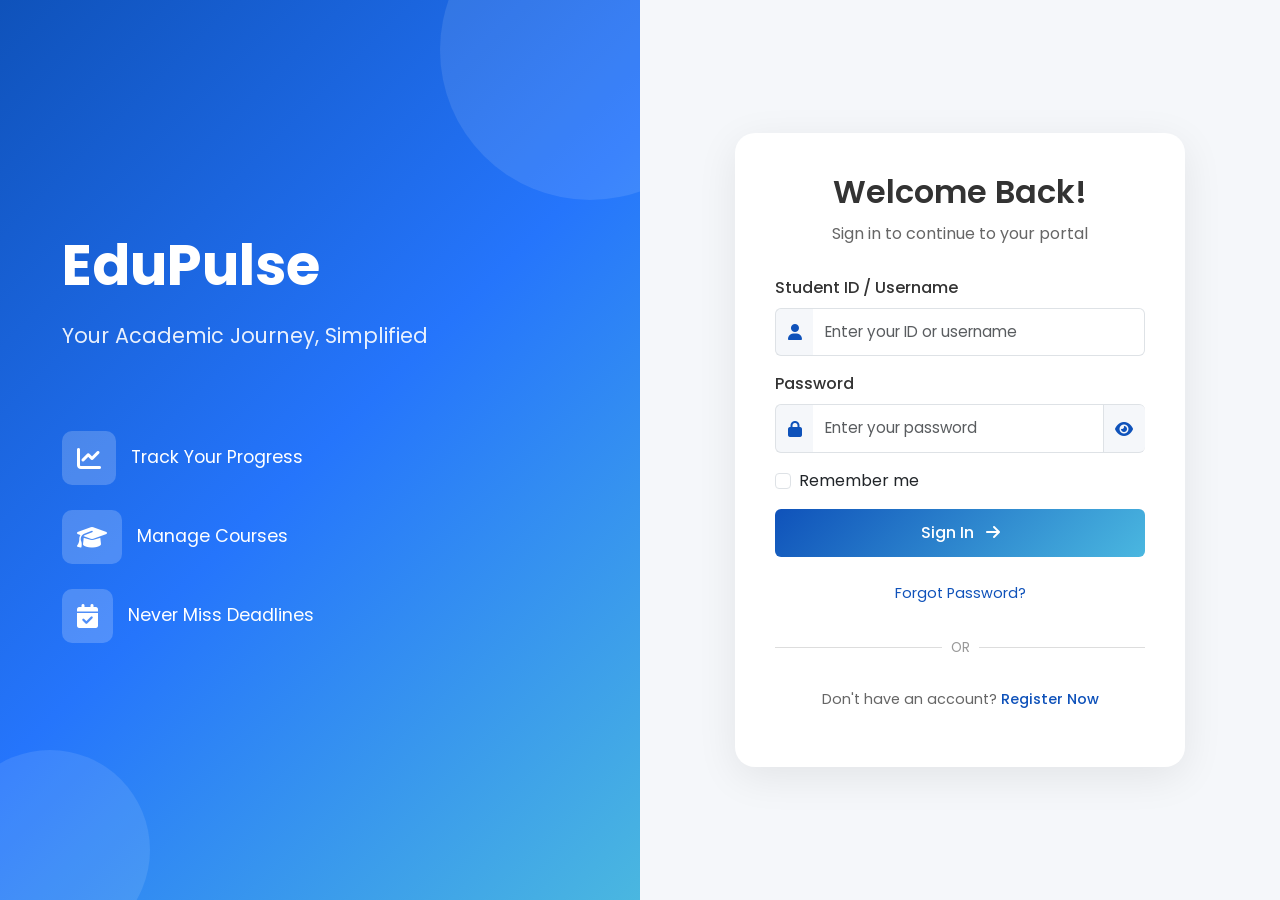
==== index.html @ 722bf840 "Update UI styling and colors" ====
<!DOCTYPE html>
<html lang="en">
<head>
    <meta charset="UTF-8">
    <meta name="viewport" content="width=device-width, initial-scale=1.0">
    <title>EduPulse - Student Portal</title>
    
    <!-- Bootstrap CSS -->
    <link href="https://cdn.jsdelivr.net/npm/bootstrap@5.3.0/dist/css/bootstrap.min.css" rel="stylesheet">
    
    <!-- Font Awesome for icons -->
    <link rel="stylesheet" href="https://cdnjs.cloudflare.com/ajax/libs/font-awesome/6.4.0/css/all.min.css">
    
    <!-- Custom CSS -->
    <link rel="stylesheet" href="css/style.css">
</head>
<body>
    <div class="container-fluid">
        <div class="row min-vh-100">
            <!-- Left Side - Branding -->
            <div class="col-lg-6 left-section d-none d-lg-flex">
                <div class="content">
                    <h1 class="brand-title">EduPulse</h1>
                    <p class="brand-subtitle">Your Academic Journey, Simplified</p>
                    <div class="features">
                        <div class="feature-item">
                            <i class="fas fa-chart-line"></i>
                            <span>Track Your Progress</span>
                        </div>
                        <div class="feature-item">
                            <i class="fas fa-graduation-cap"></i>
                            <span>Manage Courses</span>
                        </div>
                        <div class="feature-item">
                            <i class="fas fa-calendar-check"></i>
                            <span>Never Miss Deadlines</span>
                        </div>
                    </div>
                </div>
            </div>

            <!-- Right Side - Login Form -->
            <div class="col-lg-6 right-section d-flex align-items-center justify-content-center">
                <div class="login-container">
                    <div class="text-center mb-4">
                        <h2 class="login-title">Welcome Back!</h2>
                        <p class="login-subtitle">Sign in to continue to your portal</p>
                    </div>

                    <form id="loginForm">
                        <div class="mb-3">
                            <label for="studentId" class="form-label">Student ID / Username</label>
                            <div class="input-group">
                                <span class="input-group-text"><i class="fas fa-user"></i></span>
                                <input type="text" class="form-control" id="studentId" name="enrollment_id" placeholder="Enter your ID or username" required>
                            </div>
                        </div>

                        <div class="mb-3">
                            <label for="password" class="form-label">Password</label>
                            <div class="input-group">
                                <span class="input-group-text"><i class="fas fa-lock"></i></span>
                                <input type="password" class="form-control" id="password" name="password" placeholder="Enter your password" required>
                                <span class="input-group-text toggle-password" id="togglePassword">
                                    <i class="fas fa-eye"></i>
                                </span>
                            </div>
                        </div>

                        <div class="mb-3 form-check">
                            <input type="checkbox" class="form-check-input" id="rememberMe">
                            <label class="form-check-label" for="rememberMe">Remember me</label>
                        </div>

                        <button type="submit" class="btn btn-primary w-100 login-btn">
                            Sign In <i class="fas fa-arrow-right ms-2"></i>
                        </button>
                    </form>

                    <div class="text-center mt-4">
                        <a href="#" class="forgot-link">Forgot Password?</a>
                    </div>

                    <div class="divider">
                        <span>OR</span>
                    </div>

                    <div class="text-center">
                        <p class="register-text">Don't have an account? <a href="#" class="register-link">Register Now</a></p>
                    </div>
                </div>
            </div>
        </div>
    </div>

    <!-- Bootstrap JS -->
    <script src="https://cdn.jsdelivr.net/npm/bootstrap@5.3.0/dist/js/bootstrap.bundle.min.js"></script>
    
    <!-- Custom JS -->
    <script src="js/script.js"></script>
    
    <!-- Login Handler -->
    <script>
    document.getElementById('loginForm').addEventListener('submit', function(e) {
        e.preventDefault();
        
        // Get input values
        const enrollmentId = document.getElementById('studentId').value;
        const password = document.getElementById('password').value;
        
        // Create form data
        const formData = new FormData();
        formData.append('enrollment_id', enrollmentId);
        formData.append('password', password);
        
        // Show loading state
        const submitBtn = this.querySelector('button[type="submit"]');
        const originalText = submitBtn.innerHTML;
        submitBtn.innerHTML = '<i class="fas fa-spinner fa-spin"></i> Logging in...';
        submitBtn.disabled = true;
        
        // Send data to PHP
        console.log('Attempting login...');
        console.log('Username:', enrollmentId);
        
        fetch('./backend/api/login.php', {
            method: 'POST',
            body: formData
        })
        .then(response => {
            console.log('Response status:', response.status);
            return response.json();
        })
        .then(data => {
            console.log('Login response:', data);
            
            if (data.success) {
                alert('✅ ' + data.message);
                
                // Redirect based on user type
                if (data.data.user_type === 'admin') {
                    window.location.href = 'admin/dashboard.html';
                } else {
                    window.location.href = 'dashboard.html';
                }
            } else {
                alert('❌ ' + data.message);
                submitBtn.innerHTML = originalText;
                submitBtn.disabled = false;
            }
        })
        .catch(error => {
            console.error('Error:', error);
            alert('❌ Connection error. Please check console for details.');
            submitBtn.innerHTML = originalText;
            submitBtn.disabled = false;
        });
    });
    </script>
</body>
</html>
---- css/style.css ----
/* Import Google Font */
@import url('https://fonts.googleapis.com/css2?family=Poppins:wght@300;400;500;600;700&display=swap');

* {
    margin: 0;
    padding: 0;
    box-sizing: border-box;
}

body {
    font-family: 'Poppins', sans-serif;
    overflow-x: hidden;
}

/* Left Section - Branding */
.left-section {
    background: linear-gradient(135deg, #0F52BA 0%, #2575FC 50%, #4AB7E0 100%);
    color: #FFFFFF;
    position: relative;
    overflow: hidden;
}

.left-section::before {
    content: '';
    position: absolute;
    width: 300px;
    height: 300px;
    background: rgba(255, 255, 255, 0.1);
    border-radius: 50%;
    top: -100px;
    right: -100px;
    animation: float 6s ease-in-out infinite;
}

.left-section::after {
    content: '';
    position: absolute;
    width: 200px;
    height: 200px;
    background: rgba(255, 255, 255, 0.1);
    border-radius: 50%;
    bottom: -50px;
    left: -50px;
    animation: float 8s ease-in-out infinite;
}

@keyframes float {
    0%, 100% {
        transform: translateY(0);
    }
    50% {
        transform: translateY(-20px);
    }
}

.left-section .content {
    z-index: 2;
    position: relative;
    padding: 50px;
    display: flex;
    flex-direction: column;
    justify-content: center;
    height: 100%;
}

.brand-title {
    font-size: 3.5rem;
    font-weight: 700;
    margin-bottom: 20px;
    animation: slideInLeft 1s ease-out;
}

.brand-subtitle {
    font-size: 1.3rem;
    margin-bottom: 50px;
    opacity: 0.9;
    animation: slideInLeft 1.2s ease-out;
}

.features {
    margin-top: 30px;
}

.feature-item {
    display: flex;
    align-items: center;
    margin-bottom: 25px;
    font-size: 1.1rem;
    animation: slideInLeft 1.4s ease-out;
}

.feature-item i {
    font-size: 1.5rem;
    margin-right: 15px;
    background: rgba(255, 255, 255, 0.2);
    padding: 15px;
    border-radius: 10px;
}

@keyframes slideInLeft {
    from {
        opacity: 0;
        transform: translateX(-50px);
    }
    to {
        opacity: 1;
        transform: translateX(0);
    }
}

/* Right Section - Login Form */
.right-section {
    background: #F5F7FA;
    padding: 30px;
}

.login-container {
    width: 100%;
    max-width: 450px;
    background: #FFFFFF;
    padding: 40px;
    border-radius: 20px;
    box-shadow: 0 10px 40px rgba(0, 0, 0, 0.08);
    animation: fadeInUp 1s ease-out;
}

@keyframes fadeInUp {
    from {
        opacity: 0;
        transform: translateY(30px);
    }
    to {
        opacity: 1;
        transform: translateY(0);
    }
}

.login-title {
    font-size: 2rem;
    font-weight: 600;
    color: #333;
    margin-bottom: 10px;
}

.login-subtitle {
    color: #666;
    margin-bottom: 30px;
}

.form-label {
    font-weight: 500;
    color: #333;
    margin-bottom: 8px;
}

.input-group-text {
    background: #F5F7FA;
    border-right: none;
    color: #0F52BA;
}

.form-control {
    border-left: none;
    padding: 12px;
    font-size: 0.95rem;
}

.form-control:focus {
    box-shadow: none;
    border-color: #0F52BA;
}

.input-group:focus-within .input-group-text {
    border-color: #0F52BA;
}

.toggle-password {
    cursor: pointer;
    border-left: none;
}

.toggle-password:hover {
    color: #4AB7E0;
}

.login-btn {
    background: linear-gradient(135deg, #0F52BA 0%, #4AB7E0 100%);
    border: none;
    padding: 12px;
    font-weight: 500;
    font-size: 1rem;
    color: #FFFFFF;
    transition: transform 0.3s ease, box-shadow 0.3s ease;
}

.login-btn:hover {
    transform: translateY(-2px);
    box-shadow: 0 10px 25px rgba(15, 82, 186, 0.4);
    background: linear-gradient(135deg, #003B95 0%, #0F52BA 100%);
}

.forgot-link {
    color: #0F52BA;
    text-decoration: none;
    font-size: 0.9rem;
    transition: color 0.3s ease;
}

.forgot-link:hover {
    color: #4AB7E0;
}

.divider {
    text-align: center;
    margin: 30px 0;
    position: relative;
}

.divider::before {
    content: '';
    position: absolute;
    left: 0;
    top: 50%;
    width: 45%;
    height: 1px;
    background: #ddd;
}

.divider::after {
    content: '';
    position: absolute;
    right: 0;
    top: 50%;
    width: 45%;
    height: 1px;
    background: #ddd;
}

.divider span {
    color: #999;
    font-size: 0.85rem;
    background: #FFFFFF;
    padding: 0 10px;
}

.register-text {
    color: #666;
    font-size: 0.9rem;
}

.register-link {
    color: #0F52BA;
    text-decoration: none;
    font-weight: 500;
    transition: color 0.3s ease;
}

.register-link:hover {
    color: #4AB7E0;
}

/* Responsive */
@media (max-width: 991px) {
    .login-container {
        margin-top: 50px;
    }
}

@media (max-width: 576px) {
    .login-container {
        padding: 30px 20px;
    }
    
    .login-title {
        font-size: 1.5rem;
    }
}
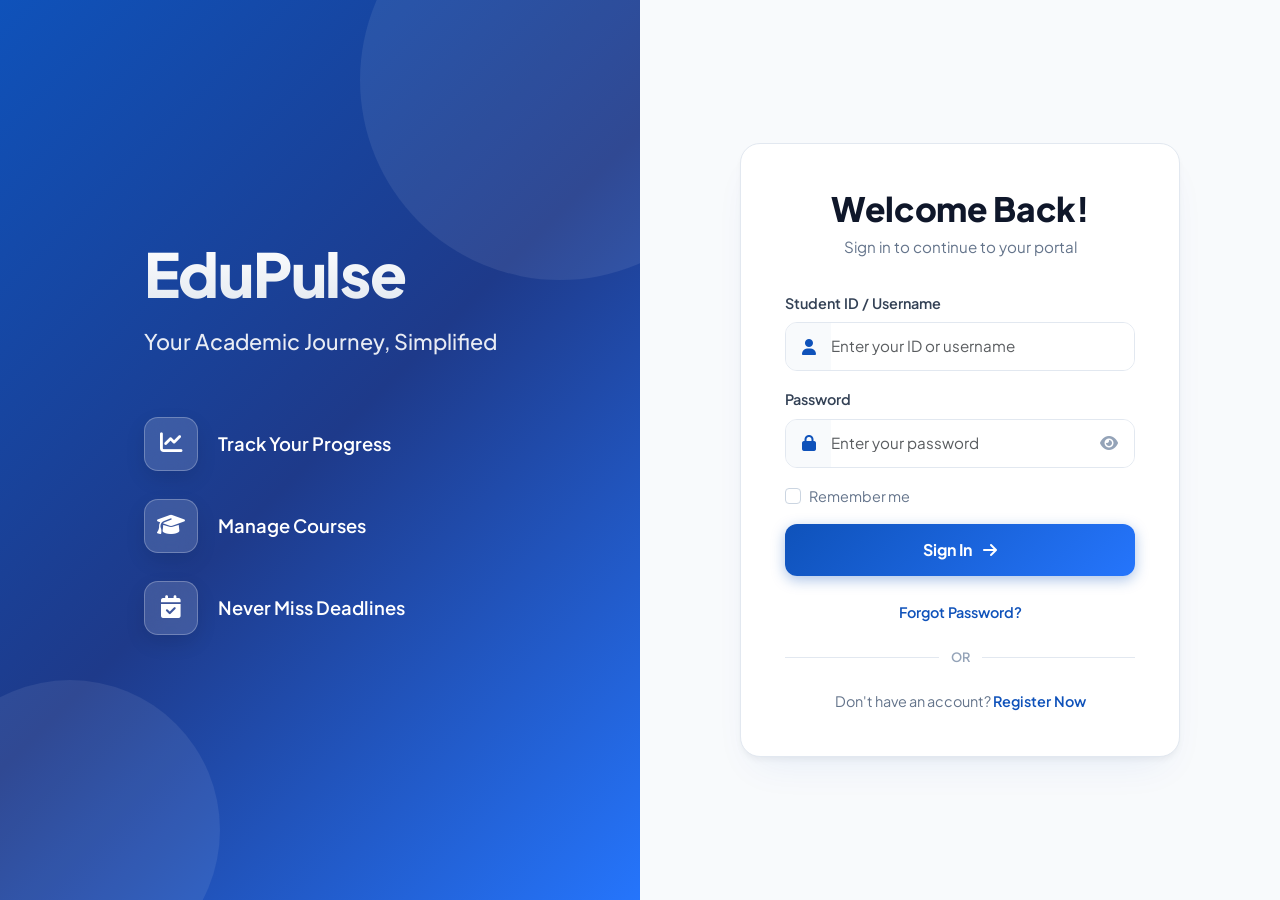
==== commit 228f7dfd: "Add Docker containerization" ====
--- a/index.html
+++ b/index.html
@@ -1,19 +1,21 @@
 <!DOCTYPE html>
 <html lang="en">
+
 <head>
     <meta charset="UTF-8">
     <meta name="viewport" content="width=device-width, initial-scale=1.0">
     <title>EduPulse - Student Portal</title>
-    
+
     <!-- Bootstrap CSS -->
     <link href="https://cdn.jsdelivr.net/npm/bootstrap@5.3.0/dist/css/bootstrap.min.css" rel="stylesheet">
-    
+
     <!-- Font Awesome for icons -->
     <link rel="stylesheet" href="https://cdnjs.cloudflare.com/ajax/libs/font-awesome/6.4.0/css/all.min.css">
-    
+
     <!-- Custom CSS -->
     <link rel="stylesheet" href="css/style.css">
 </head>
+
 <body>
     <div class="container-fluid">
         <div class="row min-vh-100">
@@ -52,7 +54,8 @@
                             <label for="studentId" class="form-label">Student ID / Username</label>
                             <div class="input-group">
                                 <span class="input-group-text"><i class="fas fa-user"></i></span>
-                                <input type="text" class="form-control" id="studentId" name="enrollment_id" placeholder="Enter your ID or username" required>
+                                <input type="text" class="form-control" id="studentId" name="enrollment_id"
+                                    placeholder="Enter your ID or username" required>
                             </div>
                         </div>
 
@@ -60,7 +63,8 @@
                             <label for="password" class="form-label">Password</label>
                             <div class="input-group">
                                 <span class="input-group-text"><i class="fas fa-lock"></i></span>
-                                <input type="password" class="form-control" id="password" name="password" placeholder="Enter your password" required>
+                                <input type="password" class="form-control" id="password" name="password"
+                                    placeholder="Enter your password" required>
                                 <span class="input-group-text toggle-password" id="togglePassword">
                                     <i class="fas fa-eye"></i>
                                 </span>
@@ -86,7 +90,8 @@
                     </div>
 
                     <div class="text-center">
-                        <p class="register-text">Don't have an account? <a href="#" class="register-link">Register Now</a></p>
+                        <p class="register-text">Don't have an account? <a href="#" class="register-link">Register
+                                Now</a></p>
                     </div>
                 </div>
             </div>
@@ -95,67 +100,68 @@
 
     <!-- Bootstrap JS -->
     <script src="https://cdn.jsdelivr.net/npm/bootstrap@5.3.0/dist/js/bootstrap.bundle.min.js"></script>
-    
+
     <!-- Custom JS -->
     <script src="js/script.js"></script>
-    
+
     <!-- Login Handler -->
     <script>
-    document.getElementById('loginForm').addEventListener('submit', function(e) {
-        e.preventDefault();
-        
-        // Get input values
-        const enrollmentId = document.getElementById('studentId').value;
-        const password = document.getElementById('password').value;
-        
-        // Create form data
-        const formData = new FormData();
-        formData.append('enrollment_id', enrollmentId);
-        formData.append('password', password);
-        
-        // Show loading state
-        const submitBtn = this.querySelector('button[type="submit"]');
-        const originalText = submitBtn.innerHTML;
-        submitBtn.innerHTML = '<i class="fas fa-spinner fa-spin"></i> Logging in...';
-        submitBtn.disabled = true;
-        
-        // Send data to PHP
-        console.log('Attempting login...');
-        console.log('Username:', enrollmentId);
-        
-        fetch('./backend/api/login.php', {
-            method: 'POST',
-            body: formData
-        })
-        .then(response => {
-            console.log('Response status:', response.status);
-            return response.json();
-        })
-        .then(data => {
-            console.log('Login response:', data);
-            
-            if (data.success) {
-                alert('✅ ' + data.message);
-                
-                // Redirect based on user type
-                if (data.data.user_type === 'admin') {
-                    window.location.href = 'admin/dashboard.html';
-                } else {
-                    window.location.href = 'dashboard.html';
-                }
-            } else {
-                alert('❌ ' + data.message);
-                submitBtn.innerHTML = originalText;
-                submitBtn.disabled = false;
-            }
-        })
-        .catch(error => {
-            console.error('Error:', error);
-            alert('❌ Connection error. Please check console for details.');
-            submitBtn.innerHTML = originalText;
-            submitBtn.disabled = false;
+        document.getElementById('loginForm').addEventListener('submit', function (e) {
+            e.preventDefault();
+
+            // Get input values
+            const enrollmentId = document.getElementById('studentId').value;
+            const password = document.getElementById('password').value;
+
+            // Create form data
+            const formData = new FormData();
+            formData.append('enrollment_id', enrollmentId);
+            formData.append('password', password);
+
+            // Show loading state
+            const submitBtn = this.querySelector('button[type="submit"]');
+            const originalText = submitBtn.innerHTML;
+            submitBtn.innerHTML = '<i class="fas fa-spinner fa-spin"></i> Logging in...';
+            submitBtn.disabled = true;
+
+            // Send data to PHP
+            console.log('Attempting login...');
+            console.log('Username:', enrollmentId);
+
+            fetch('./backend/api/login.php', {
+                method: 'POST',
+                body: formData
+            })
+                .then(response => {
+                    console.log('Response status:', response.status);
+                    return response.json();
+                })
+                .then(data => {
+                    console.log('Login response:', data);
+
+                    if (data.success) {
+                        alert('✅ ' + data.message);
+
+                        // Redirect based on user type
+                        if (data.data.user_type === 'admin') {
+                            window.location.href = 'admin/dashboard.html';
+                        } else {
+                            window.location.href = 'dashboard.html';
+                        }
+                    } else {
+                        alert('❌ ' + data.message);
+                        submitBtn.innerHTML = originalText;
+                        submitBtn.disabled = false;
+                    }
+                })
+                .catch(error => {
+                    console.error('Error:', error);
+                    alert('❌ Connection error. Please check console for details.');
+                    submitBtn.innerHTML = originalText;
+                    submitBtn.disabled = false;
+                });
         });
-    });
     </script>
 </body>
+
 </html>
--- a/css/style.css
+++ b/css/style.css
@@ -1,5 +1,4 @@
-/* Import Google Font */
-@import url('https://fonts.googleapis.com/css2?family=Poppins:wght@300;400;500;600;700&display=swap');
+@import url('https://fonts.googleapis.com/css2?family=Plus+Jakarta+Sans:wght@400;500;600;700;800&family=Poppins:wght@300;400;500;600;700&display=swap');
 
 * {
     margin: 0;
@@ -8,99 +7,117 @@
 }
 
 body {
-    font-family: 'Poppins', sans-serif;
+    font-family: 'Plus Jakarta Sans', 'Poppins', sans-serif;
     overflow-x: hidden;
+    background: #F8FAFC;
+    color: #1E293B;
 }
 
 /* Left Section - Branding */
 .left-section {
-    background: linear-gradient(135deg, #0F52BA 0%, #2575FC 50%, #4AB7E0 100%);
+    background: linear-gradient(135deg, #0F52BA 0%, #1E3A8A 50%, #2575FC 100%);
     color: #FFFFFF;
     position: relative;
     overflow: hidden;
 }
 
 .left-section::before {
+    content: '';
+    position: absolute;
+    width: 400px;
+    height: 400px;
+    background: rgba(255, 255, 255, 0.08);
+    border-radius: 50%;
+    top: -120px;
+    right: -120px;
+    animation: float 8s ease-in-out infinite;
+}
+
+.left-section::after {
     content: '';
     position: absolute;
     width: 300px;
     height: 300px;
-    background: rgba(255, 255, 255, 0.1);
+    background: rgba(255, 255, 255, 0.08);
     border-radius: 50%;
-    top: -100px;
-    right: -100px;
-    animation: float 6s ease-in-out infinite;
-}
-
-.left-section::after {
-    content: '';
-    position: absolute;
-    width: 200px;
-    height: 200px;
-    background: rgba(255, 255, 255, 0.1);
-    border-radius: 50%;
-    bottom: -50px;
-    left: -50px;
-    animation: float 8s ease-in-out infinite;
+    bottom: -80px;
+    left: -80px;
+    animation: float 10s ease-in-out infinite;
 }
 
 @keyframes float {
     0%, 100% {
-        transform: translateY(0);
+        transform: translateY(0) rotate(0deg);
     }
     50% {
-        transform: translateY(-20px);
+        transform: translateY(-25px) rotate(5deg);
     }
 }
 
 .left-section .content {
     z-index: 2;
     position: relative;
-    padding: 50px;
+    padding: 60px;
     display: flex;
     flex-direction: column;
     justify-content: center;
     height: 100%;
+    max-width: 600px;
+    margin: 0 auto;
 }
 
 .brand-title {
-    font-size: 3.5rem;
-    font-weight: 700;
-    margin-bottom: 20px;
+    font-size: 3.8rem;
+    font-weight: 800;
+    margin-bottom: 16px;
+    letter-spacing: -0.02em;
+    background: linear-gradient(180deg, #FFFFFF 0%, #E2E8F0 100%);
+    -webkit-background-clip: text;
+    -webkit-text-fill-color: transparent;
+    animation: slideInLeft 0.8s ease-out;
+}
+
+.brand-subtitle {
+    font-size: 1.35rem;
+    margin-bottom: 48px;
+    opacity: 0.9;
+    font-weight: 500;
+    line-height: 1.5;
     animation: slideInLeft 1s ease-out;
 }
 
-.brand-subtitle {
-    font-size: 1.3rem;
-    margin-bottom: 50px;
-    opacity: 0.9;
-    animation: slideInLeft 1.2s ease-out;
-}
-
 .features {
-    margin-top: 30px;
+    margin-top: 10px;
 }
 
 .feature-item {
     display: flex;
     align-items: center;
-    margin-bottom: 25px;
-    font-size: 1.1rem;
-    animation: slideInLeft 1.4s ease-out;
+    margin-bottom: 28px;
+    font-size: 1.15rem;
+    font-weight: 600;
+    animation: slideInLeft 1.2s ease-out;
 }
 
 .feature-item i {
-    font-size: 1.5rem;
-    margin-right: 15px;
-    background: rgba(255, 255, 255, 0.2);
-    padding: 15px;
-    border-radius: 10px;
+    font-size: 1.4rem;
+    margin-right: 20px;
+    background: rgba(255, 255, 255, 0.15);
+    backdrop-filter: blur(10px);
+    width: 54px;
+    height: 54px;
+    display: flex;
+    align-items: center;
+    justify-content: center;
+    border-radius: 14px;
+    border: 1px solid rgba(255, 255, 255, 0.25);
+    box-shadow: 0 8px 20px rgba(0, 0, 0, 0.1);
 }
 
 @keyframes slideInLeft {
     from {
         opacity: 0;
-        transform: translateX(-50px);
+        transform: translateX(-40px);
     }
     to {
         opacity: 1;
@@ -110,24 +127,25 @@
 
 /* Right Section - Login Form */
 .right-section {
-    background: #F5F7FA;
-    padding: 30px;
+    background: #F8FAFC;
+    padding: 40px 20px;
 }
 
 .login-container {
     width: 100%;
-    max-width: 450px;
+    max-width: 440px;
     background: #FFFFFF;
-    padding: 40px;
+    padding: 44px;
     border-radius: 20px;
-    box-shadow: 0 10px 40px rgba(0, 0, 0, 0.08);
-    animation: fadeInUp 1s ease-out;
+    border: 1px solid #E2E8F0;
+    box-shadow: 0 4px 6px -1px rgba(0, 0, 0, 0.05), 0 20px 40px -15px rgba(15, 82, 186, 0.08);
+    animation: fadeInUp 0.8s ease-out;
 }
 
 @keyframes fadeInUp {
     from {
         opacity: 0;
-        transform: translateY(30px);
+        transform: translateY(25px);
     }
     to {
         opacity: 1;
@@ -136,142 +154,148 @@
 }
 
 .login-title {
-    font-size: 2rem;
+    font-size: 2.1rem;
+    font-weight: 800;
+    color: #0F172A;
+    margin-bottom: 8px;
+    letter-spacing: -0.01em;
+}
+
+.login-subtitle {
+    color: #64748B;
+    margin-bottom: 32px;
+    font-size: 0.95rem;
+}
+
+.form-label {
     font-weight: 600;
-    color: #333;
-    margin-bottom: 10px;
-}
-
-.login-subtitle {
-    color: #666;
-    margin-bottom: 30px;
-}
-
-.form-label {
-    font-weight: 500;
-    color: #333;
+    color: #334155;
     margin-bottom: 8px;
+    font-size: 0.9rem;
+}
+
+.input-group {
+    border-radius: 12px;
+    overflow: hidden;
+    border: 1px solid #E2E8F0;
+    transition: all 0.2s ease;
+}
+
+.input-group:focus-within {
+    border-color: #0F52BA;
+    box-shadow: 0 0 0 3px rgba(15, 82, 186, 0.12);
 }
 
 .input-group-text {
-    background: #F5F7FA;
-    border-right: none;
+    background: #F8FAFC;
+    border: none;
     color: #0F52BA;
+    padding: 12px 16px;
+    font-size: 1rem;
 }
 
 .form-control {
-    border-left: none;
-    padding: 12px;
+    border: none;
+    padding: 12px 16px 12px 0;
     font-size: 0.95rem;
+    background: #FFFFFF;
+    color: #1E293B;
 }
 
 .form-control:focus {
     box-shadow: none;
-    border-color: #0F52BA;
-}
-
-.input-group:focus-within .input-group-text {
-    border-color: #0F52BA;
+    background: #FFFFFF;
 }
 
 .toggle-password {
     cursor: pointer;
-    border-left: none;
+    background: #FFFFFF;
+    color: #94A3B8;
+    padding: 12px 16px;
+    transition: color 0.2s ease;
 }
 
 .toggle-password:hover {
-    color: #4AB7E0;
+    color: #0F52BA;
+}
+
+.form-check-input {
+    border-radius: 6px;
+    border-color: #CBD5E1;
+}
+
+.form-check-input:checked {
+    background-color: #0F52BA;
+    border-color: #0F52BA;
+}
+
+.form-check-label {
+    color: #64748B;
+    font-size: 0.9rem;
 }
 
 .login-btn {
-    background: linear-gradient(135deg, #0F52BA 0%, #4AB7E0 100%);
+    background: linear-gradient(135deg, #0F52BA 0%, #2575FC 100%);
     border: none;
-    padding: 12px;
-    font-weight: 500;
+    padding: 14px;
+    font-weight: 700;
     font-size: 1rem;
     color: #FFFFFF;
-    transition: transform 0.3s ease, box-shadow 0.3s ease;
+    border-radius: 12px;
+    box-shadow: 0 4px 14px rgba(15, 82, 186, 0.35);
+    transition: all 0.25s ease;
 }
 
 .login-btn:hover {
     transform: translateY(-2px);
-    box-shadow: 0 10px 25px rgba(15, 82, 186, 0.4);
+    box-shadow: 0 8px 20px rgba(15, 82, 186, 0.45);
     background: linear-gradient(135deg, #003B95 0%, #0F52BA 100%);
 }
 
-.forgot-link {
-    color: #0F52BA;
-    text-decoration: none;
-    font-size: 0.9rem;
-    transition: color 0.3s ease;
-}
-
-.forgot-link:hover {
-    color: #4AB7E0;
-}
-
-.divider {
-    text-align: center;
-    margin: 30px 0;
-    position: relative;
-}
-
-.divider::before {
-    content: '';
-    position: absolute;
-    left: 0;
-    top: 50%;
-    width: 45%;
-    height: 1px;
-    background: #ddd;
-}
-
-.divider::after {
-    content: '';
-    position: absolute;
-    right: 0;
-    top: 50%;
-    width: 45%;
-    height: 1px;
-    background: #ddd;
-}
-
-.divider span {
-    color: #999;
-    font-size: 0.85rem;
-    background: #FFFFFF;
-    padding: 0 10px;
-}
-
-.register-text {
-    color: #666;
-    font-size: 0.9rem;
-}
-
+.forgot-link,
 .register-link {
     color: #0F52BA;
     text-decoration: none;
-    font-weight: 500;
-    transition: color 0.3s ease;
-}
-
+    font-weight: 600;
+    font-size: 0.9rem;
+    transition: color 0.2s ease;
+}
+
+.forgot-link:hover,
 .register-link:hover {
-    color: #4AB7E0;
-}
-
-/* Responsive */
+    color: #1E3A8A;
+    text-decoration: underline;
+}
+
+.divider {
+    display: flex;
+    align-items: center;
+    text-align: center;
+    margin: 24px 0;
+    color: #94A3B8;
+    font-size: 0.8rem;
+    font-weight: 600;
+}
+
+.divider::before,
+.divider::after {
+    content: '';
+    flex: 1;
+    border-bottom: 1px solid #E2E8F0;
+}
+
+.divider span {
+    padding: 0 12px;
+}
+
+.register-text {
+    color: #64748B;
+    font-size: 0.9rem;
+    margin: 0;
+}
+
 @media (max-width: 991px) {
     .login-container {
-        margin-top: 50px;
-    }
-}
-
-@media (max-width: 576px) {
-    .login-container {
-        padding: 30px 20px;
-    }
-    
-    .login-title {
-        font-size: 1.5rem;
+        padding: 32px 24px;
     }
 }
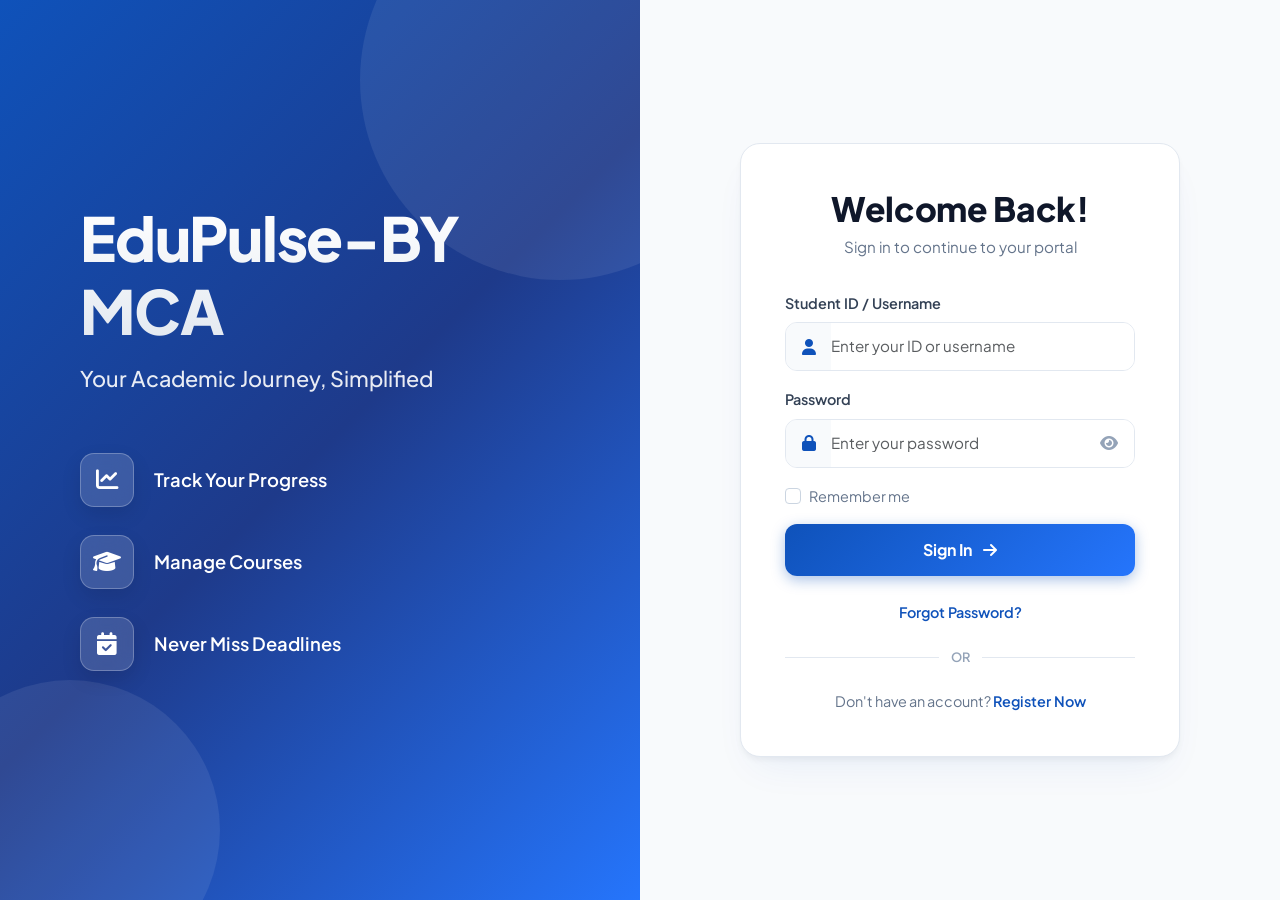
==== commit d62a3c54: "Update EduPulse footer with MCA attribution" ====
--- a/index.html
+++ b/index.html
@@ -22,7 +22,7 @@
             <!-- Left Side - Branding -->
             <div class="col-lg-6 left-section d-none d-lg-flex">
                 <div class="content">
-                    <h1 class="brand-title">EduPulse</h1>
+                    <h1 class="brand-title">EduPulse-BY MCA</h1>
                     <p class="brand-subtitle">Your Academic Journey, Simplified</p>
                     <div class="features">
                         <div class="feature-item">
@@ -140,7 +140,12 @@
                     console.log('Login response:', data);
 
                     if (data.success) {
-                        alert('✅ ' + data.message);
+                        const rememberMe = document.getElementById('rememberMe')?.checked;
+                        if (rememberMe) {
+                            localStorage.setItem('studentId', enrollmentId);
+                        } else {
+                            localStorage.removeItem('studentId');
+                        }
 
                         // Redirect based on user type
                         if (data.data.user_type === 'admin') {
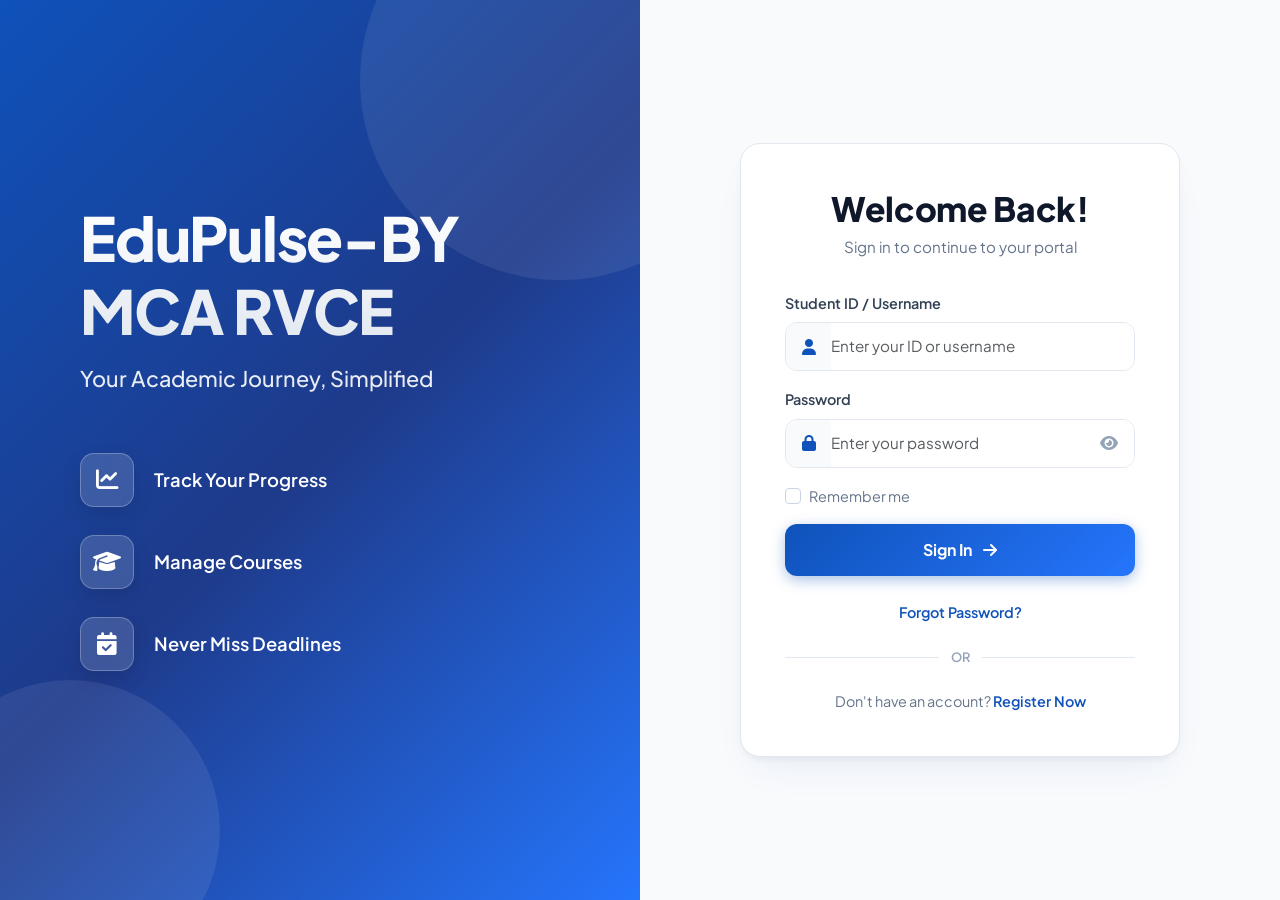
==== commit ca5cbbb3: "Update EduPulse footer with MCA attribution" ====
--- a/index.html
+++ b/index.html
@@ -22,7 +22,7 @@
             <!-- Left Side - Branding -->
             <div class="col-lg-6 left-section d-none d-lg-flex">
                 <div class="content">
-                    <h1 class="brand-title">EduPulse-BY MCA</h1>
+                    <h1 class="brand-title">EduPulse-BY MCA RVCE</h1>
                     <p class="brand-subtitle">Your Academic Journey, Simplified</p>
                     <div class="features">
                         <div class="feature-item">
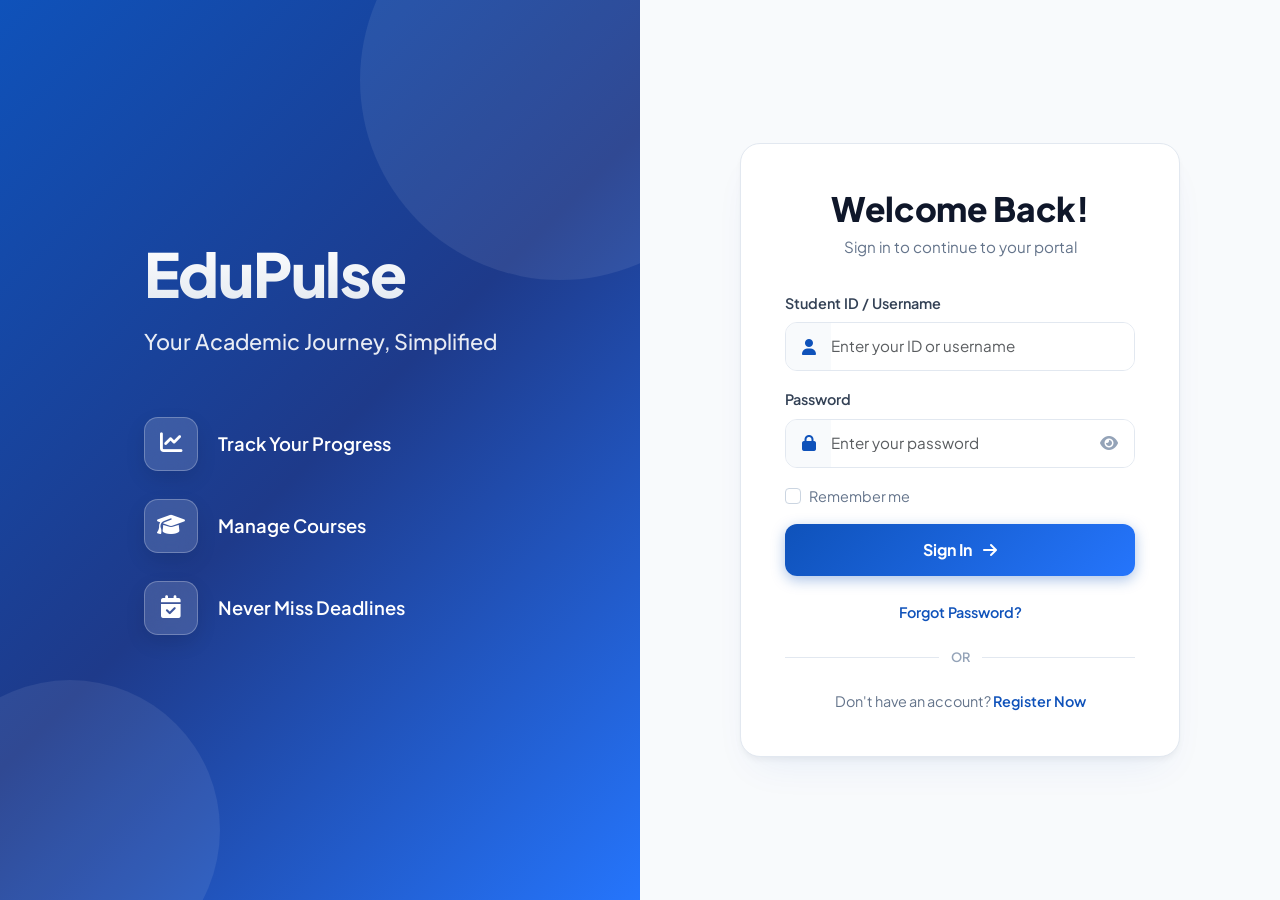
==== commit d1a822a2: "updated index.html" ====
--- a/index.html
+++ b/index.html
@@ -22,7 +22,7 @@
             <!-- Left Side - Branding -->
             <div class="col-lg-6 left-section d-none d-lg-flex">
                 <div class="content">
-                    <h1 class="brand-title">EduPulse-BY MCA RVCE</h1>
+                    <h1 class="brand-title">EduPulse</h1>
                     <p class="brand-subtitle">Your Academic Journey, Simplified</p>
                     <div class="features">
                         <div class="feature-item">
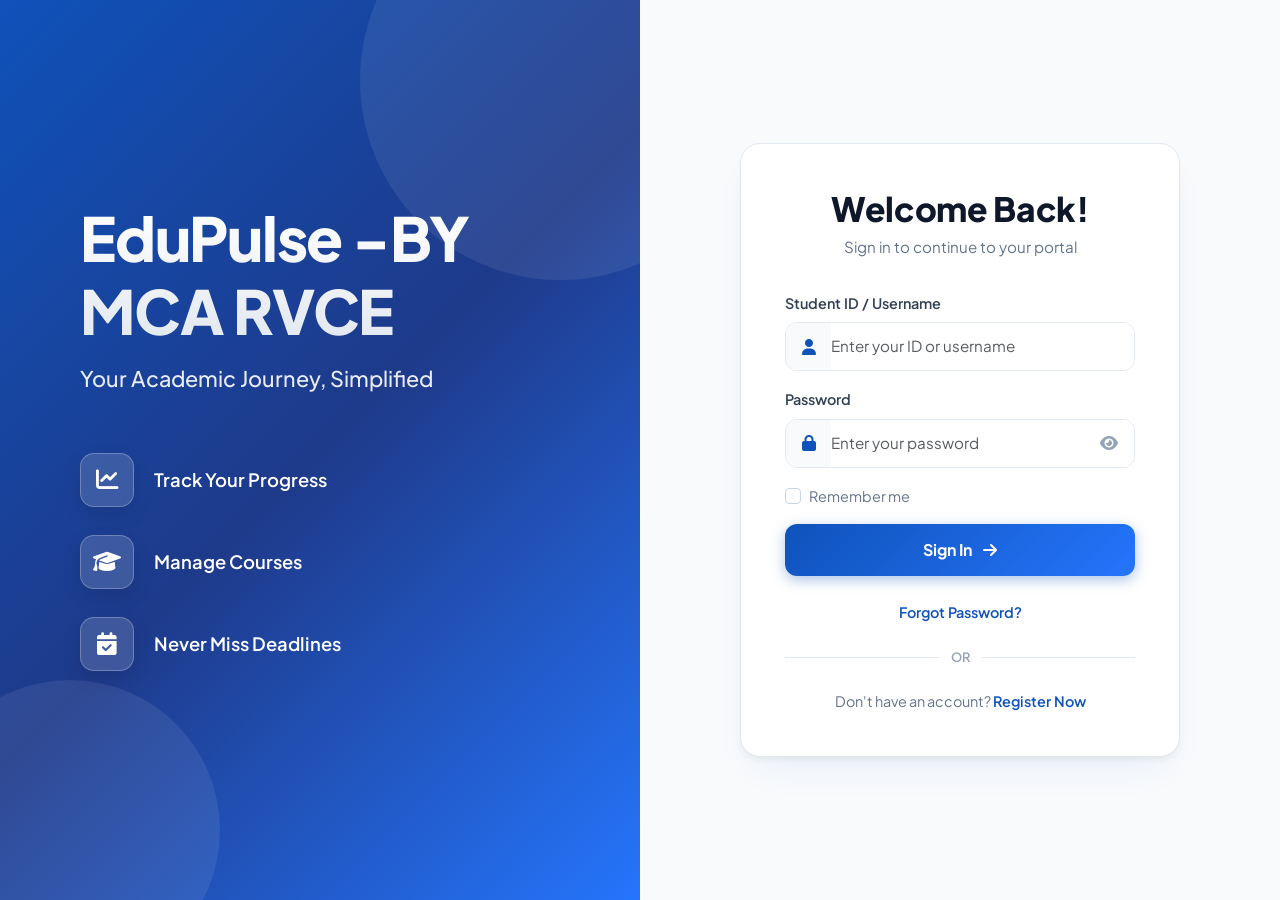
==== commit 975888cd: "updated html" ====
--- a/index.html
+++ b/index.html
@@ -22,7 +22,7 @@
             <!-- Left Side - Branding -->
             <div class="col-lg-6 left-section d-none d-lg-flex">
                 <div class="content">
-                    <h1 class="brand-title">EduPulse</h1>
+                    <h1 class="brand-title">EduPulse -BY MCA RVCE</h1>
                     <p class="brand-subtitle">Your Academic Journey, Simplified</p>
                     <div class="features">
                         <div class="feature-item">
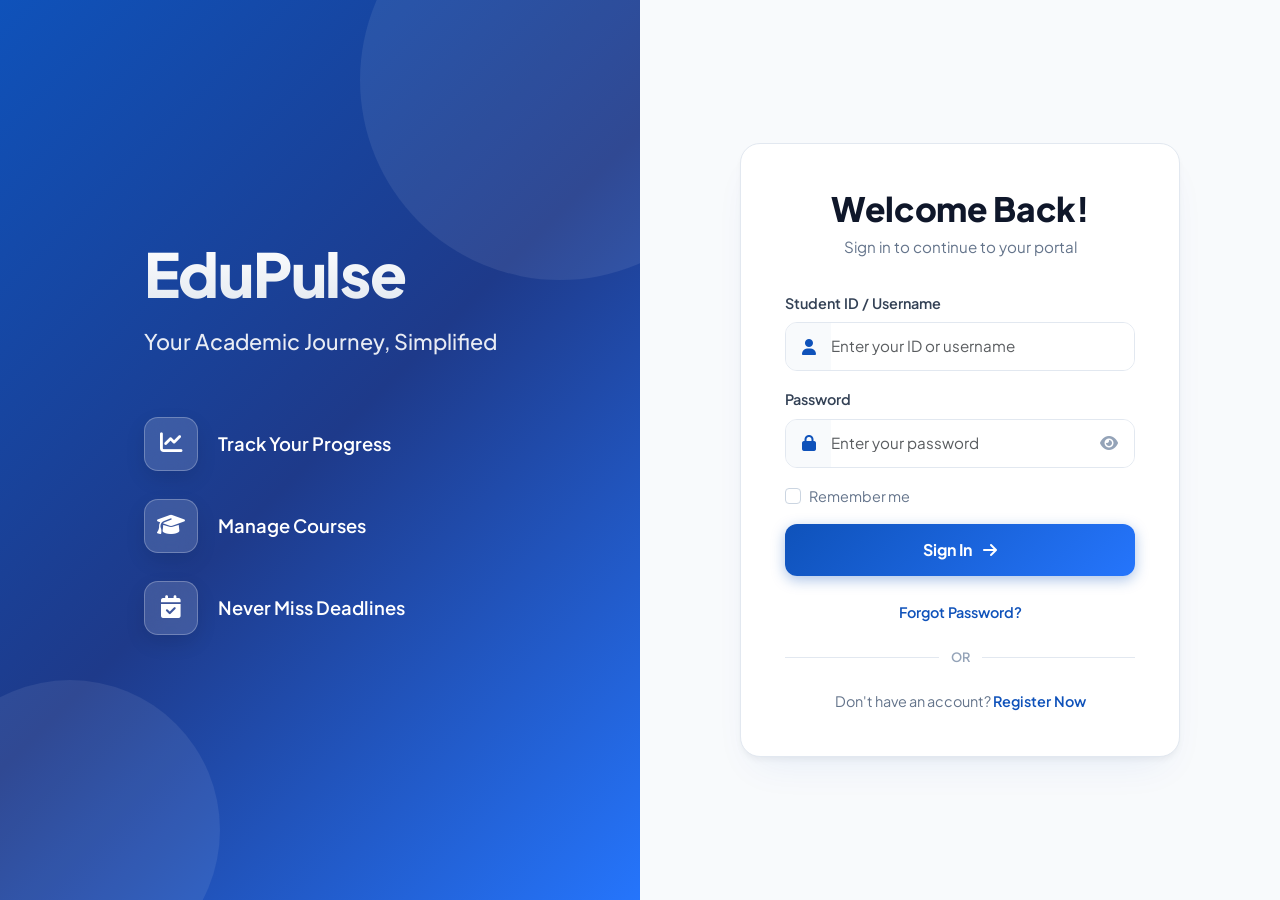
==== commit 34389eca: "removed rvce" ====
--- a/index.html
+++ b/index.html
@@ -22,7 +22,7 @@
             <!-- Left Side - Branding -->
             <div class="col-lg-6 left-section d-none d-lg-flex">
                 <div class="content">
-                    <h1 class="brand-title">EduPulse -BY MCA RVCE</h1>
+                    <h1 class="brand-title">EduPulse</h1>
                     <p class="brand-subtitle">Your Academic Journey, Simplified</p>
                     <div class="features">
                         <div class="feature-item">
